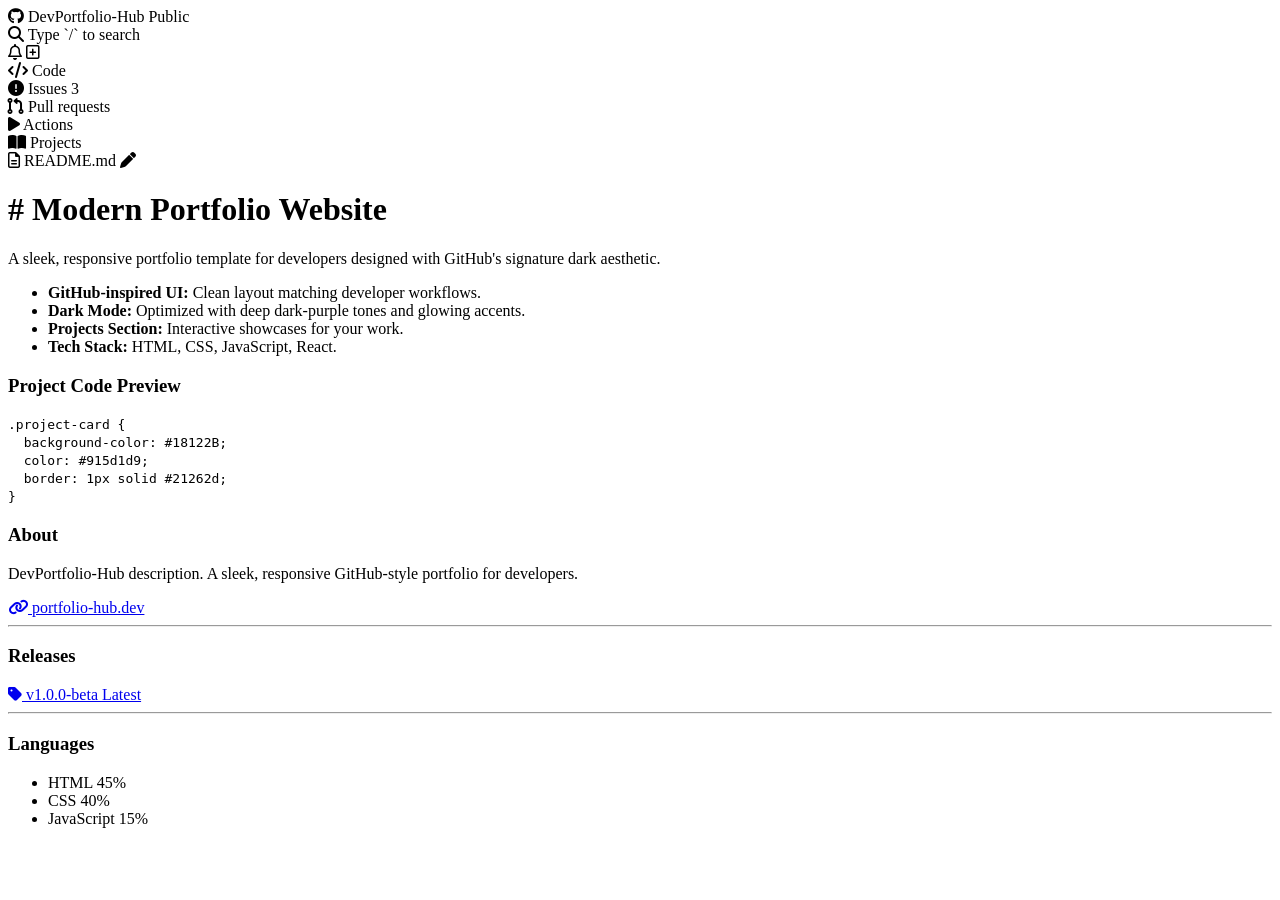
==== index.html @ 7b16bddd "Add index.html for modern portfolio website This file contains the structure and layout for a modern" ====
<!DOCTYPE html>
<html lang="ar" dir="ltr">
<head>
    <meta charset="UTF-8">
    <meta name="viewport" content="width=device-width, initial-scale=1.0">
    <title>DevPortfolio Hub - Modern Portfolio Website</title>
    <link rel="stylesheet" href="style.css">
    <!-- FontAwesome for GitHub Icons -->
    <link rel="stylesheet" href="https://cdnjs.cloudflare.com/ajax/libs/font-awesome/6.4.0/css/all.min.css">
</head>
<body>

    <!-- GitHub Header Navbar -->
    <header class="gh-header">
        <div class="gh-nav-left">
            <i class="fa-brands fa-github gh-logo"></i>
            <span class="gh-username">DevPortfolio-Hub</span>
            <span class="gh-badge">Public</span>
        </div>
        <div class="gh-nav-right">
            <div class="gh-search-box">
                <i class="fa-solid fa-magnifying-glass"></i>
                <span>Type `/` to search</span>
            </div>
            <div class="gh-icons">
                <i class="fa-regular fa-bell"></i>
                <i class="fa-regular fa-square-plus"></i>
                <div class="gh-avatar"></div>
            </div>
        </div>
    </header>

    <!-- Sub Navigation (Repository Menu) -->
    <nav class="repo-nav">
        <div class="repo-tab active"><i class="fa-solid fa-code"></i> Code</div>
        <div class="repo-tab"><i class="fa-solid fa-circle-exclamation"></i> Issues <span class="counter">3</span></div>
        <div class="repo-tab"><i class="fa-solid fa-code-pull-request"></i> Pull requests</div>
        <div class="repo-tab"><i class="fa-solid fa-play"></i> Actions</div>
        <div class="repo-tab"><i class="fa-solid fa-book-open"></i> Projects</div>
    </nav>

    <!-- Main Content Layout (GitHub Grid Style) -->
    <main class="gh-container">
        <!-- Left Side: Readme & Code Viewer -->
        <div class="gh-main-content">
            <div class="file-header">
                <span><i class="fa-regular fa-file-lines"></i> README.md</span>
                <span class="file-actions"><i class="fa-solid fa-pen"></i></span>
            </div>
            
            <div class="markdown-body">
                <h1># Modern Portfolio Website</h1>
                <p>A sleek, responsive portfolio template for developers designed with GitHub's signature dark aesthetic.</p>
                
                <ul>
                    <li><strong>GitHub-inspired UI:</strong> Clean layout matching developer workflows.</li>
                    <li><strong>Dark Mode:</strong> Optimized with deep dark-purple tones and glowing accents.</li>
                    <li><strong>Projects Section:</strong> Interactive showcases for your work.</li>
                    <li><strong>Tech Stack:</strong> HTML, CSS, JavaScript, React.</li>
                </ul>

                <h3>Project Code Preview</h3>
                <div class="code-snippet">
                    <code>
                        <span class="token-selector">.project-card</span> {<br>
                        &nbsp;&nbsp;<span class="token-property">background-color</span>: <span class="token-value">#18122B</span>;<br>
                        &nbsp;&nbsp;<span class="token-property">color</span>: <span class="token-value">#915d1d9</span>;<br>
                        &nbsp;&nbsp;<span class="token-property">border</span>: <span class="token-value">1px solid #21262d</span>;<br>
                        }
                    </code>
                </div>
            </div>
        </div>

        <!-- Right Side: Repository Sidebar (About, Languages, Releases) -->
        <aside class="gh-sidebar">
            <div class="sidebar-section">
                <h3>About</h3>
                <p class="about-text">DevPortfolio-Hub description. A sleek, responsive GitHub-style portfolio for developers.</p>
                <div class="sidebar-links">
                    <a href="#"><i class="fa-solid fa-link"></i> portfolio-hub.dev</a>
                </div>
            </div>

            <hr class="sidebar-divider">

            <div class="sidebar-section">
                <h3>Releases</h3>
                <a href="#" class="release-link"><i class="fa-solid fa-tag"></i> v1.0.0-beta <span>Latest</span></a>
            </div>

            <hr class="sidebar-divider">

            <div class="sidebar-section">
                <h3>Languages</h3>
                <div class="language-bar">
                    <span class="lang-html" style="width: 45%;"></span>
                    <span class="lang-css" style="width: 40%;"></span>
                    <span class="lang-js" style="width: 15%;"></span>
                </div>
                <ul class="language-list">
                    <li><span class="dot html"></span> HTML <span>45%</span></li>
                    <li><span class="dot css"></span> CSS <span>40%</span></li>
                    <li><span class="dot js"></span> JavaScript <span>15%</span></li>
                </ul>
            </div>
        </aside>
    </main>

</body>
</html>
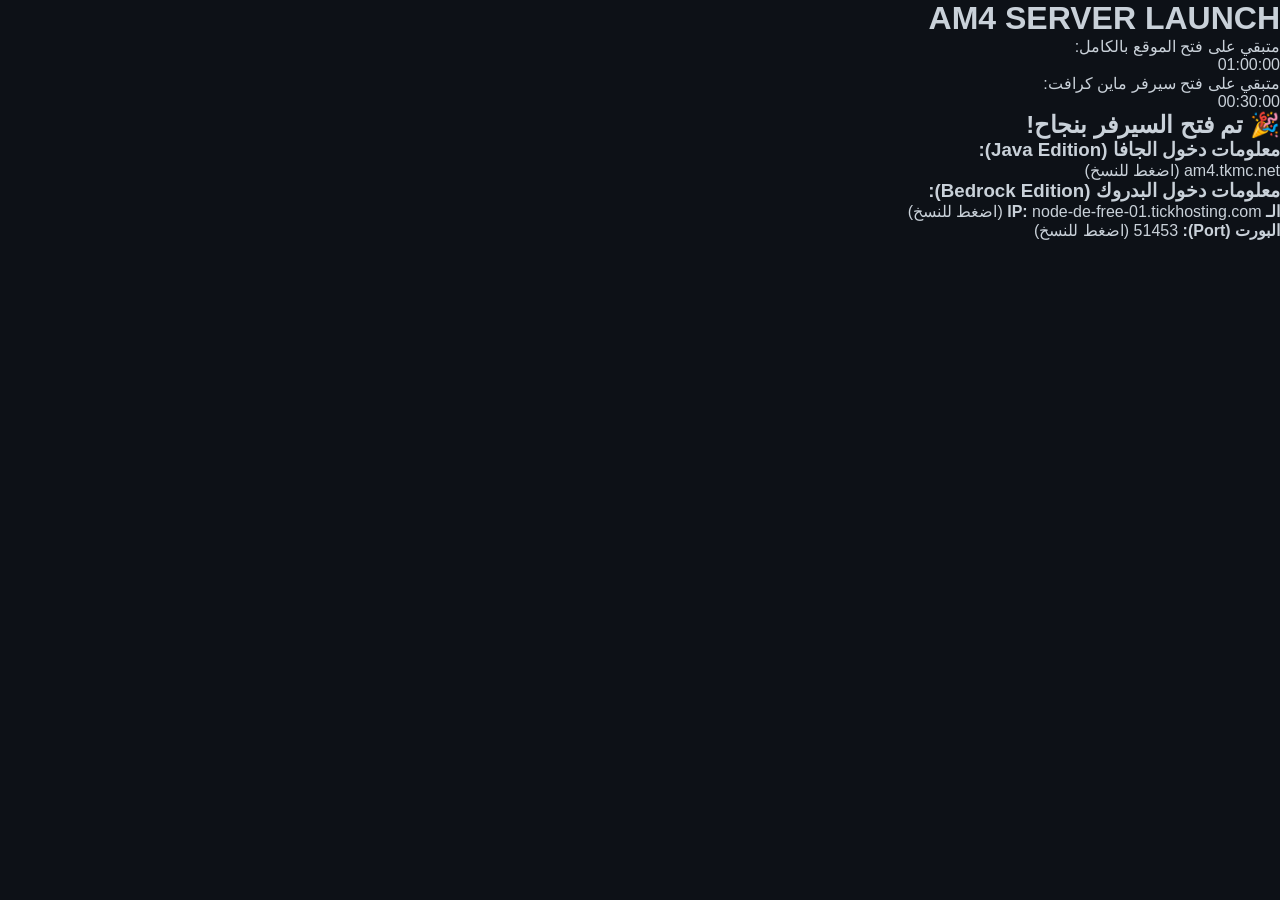
==== commit 1af8af81: "Modify index.html for AM4 Minecraft Server launch Updated the title and layout for the AM4 Minecraft" ====
--- a/index.html
+++ b/index.html
@@ -1,111 +1,46 @@
 <!DOCTYPE html>
-<html lang="ar" dir="ltr">
+<html lang="ar" dir="rtl">
 <head>
     <meta charset="UTF-8">
     <meta name="viewport" content="width=device-width, initial-scale=1.0">
-    <title>DevPortfolio Hub - Modern Portfolio Website</title>
+    <title>AM4 Minecraft Server</title>
     <link rel="stylesheet" href="style.css">
-    <!-- FontAwesome for GitHub Icons -->
-    <link rel="stylesheet" href="https://cdnjs.cloudflare.com/ajax/libs/font-awesome/6.4.0/css/all.min.css">
 </head>
 <body>
 
-    <!-- GitHub Header Navbar -->
-    <header class="gh-header">
-        <div class="gh-nav-left">
-            <i class="fa-brands fa-github gh-logo"></i>
-            <span class="gh-username">DevPortfolio-Hub</span>
-            <span class="gh-badge">Public</span>
+    <div class="container">
+        <!-- عنوان أو شعار -->
+        <h1 class="title">AM4 SERVER LAUNCH</h1>
+
+        <!-- عداد فتح الموقع بشكل كامل (ساعة) -->
+        <div class="timer-box">
+            <p>متبقي على فتح الموقع بالكامل:</p>
+            <div id="site-countdown" class="countdown">01:00:00</div>
         </div>
-        <div class="gh-nav-right">
-            <div class="gh-search-box">
-                <i class="fa-solid fa-magnifying-glass"></i>
-                <span>Type `/` to search</span>
+
+        <!-- عداد فتح سيرفر ماين كرافت (نص ساعة) -->
+        <div class="timer-box">
+            <p>متبقي على فتح سيرفر ماين كرافت:</p>
+            <div id="server-countdown" class="countdown">00:30:00</div>
+        </div>
+
+        <!-- معلومات الدخول بتظهر بعد انتهاء نص ساعة السيرفر -->
+        <div id="server-info" class="server-info hidden">
+            <h2>🎉 تم فتح السيرفر بنجاح!</h2>
+            
+            <div class="info-card">
+                <h3>معلومات دخول الجافا (Java Edition):</h3>
+                <p class="copy-text" onclick="copyText('am4.tkmc.net')">am4.tkmc.net <span>(اضغط للنسخ)</span></p>
             </div>
-            <div class="gh-icons">
-                <i class="fa-regular fa-bell"></i>
-                <i class="fa-regular fa-square-plus"></i>
-                <div class="gh-avatar"></div>
+
+            <div class="info-card">
+                <h3>معلومات دخول البدروك (Bedrock Edition):</h3>
+                <p><strong>الـ IP:</strong> <span class="copy-text" onclick="copyText('node-de-free-01.tickhosting.com')">node-de-free-01.tickhosting.com <span>(اضغط للنسخ)</span></span></p>
+                <p><strong>البورت (Port):</strong> <span class="copy-text" onclick="copyText('51453')">51453 <span>(اضغط للنسخ)</span></span></p>
             </div>
         </div>
-    </header>
+    </div>
 
-    <!-- Sub Navigation (Repository Menu) -->
-    <nav class="repo-nav">
-        <div class="repo-tab active"><i class="fa-solid fa-code"></i> Code</div>
-        <div class="repo-tab"><i class="fa-solid fa-circle-exclamation"></i> Issues <span class="counter">3</span></div>
-        <div class="repo-tab"><i class="fa-solid fa-code-pull-request"></i> Pull requests</div>
-        <div class="repo-tab"><i class="fa-solid fa-play"></i> Actions</div>
-        <div class="repo-tab"><i class="fa-solid fa-book-open"></i> Projects</div>
-    </nav>
-
-    <!-- Main Content Layout (GitHub Grid Style) -->
-    <main class="gh-container">
-        <!-- Left Side: Readme & Code Viewer -->
-        <div class="gh-main-content">
-            <div class="file-header">
-                <span><i class="fa-regular fa-file-lines"></i> README.md</span>
-                <span class="file-actions"><i class="fa-solid fa-pen"></i></span>
-            </div>
-            
-            <div class="markdown-body">
-                <h1># Modern Portfolio Website</h1>
-                <p>A sleek, responsive portfolio template for developers designed with GitHub's signature dark aesthetic.</p>
-                
-                <ul>
-                    <li><strong>GitHub-inspired UI:</strong> Clean layout matching developer workflows.</li>
-                    <li><strong>Dark Mode:</strong> Optimized with deep dark-purple tones and glowing accents.</li>
-                    <li><strong>Projects Section:</strong> Interactive showcases for your work.</li>
-                    <li><strong>Tech Stack:</strong> HTML, CSS, JavaScript, React.</li>
-                </ul>
-
-                <h3>Project Code Preview</h3>
-                <div class="code-snippet">
-                    <code>
-                        <span class="token-selector">.project-card</span> {<br>
-                        &nbsp;&nbsp;<span class="token-property">background-color</span>: <span class="token-value">#18122B</span>;<br>
-                        &nbsp;&nbsp;<span class="token-property">color</span>: <span class="token-value">#915d1d9</span>;<br>
-                        &nbsp;&nbsp;<span class="token-property">border</span>: <span class="token-value">1px solid #21262d</span>;<br>
-                        }
-                    </code>
-                </div>
-            </div>
-        </div>
-
-        <!-- Right Side: Repository Sidebar (About, Languages, Releases) -->
-        <aside class="gh-sidebar">
-            <div class="sidebar-section">
-                <h3>About</h3>
-                <p class="about-text">DevPortfolio-Hub description. A sleek, responsive GitHub-style portfolio for developers.</p>
-                <div class="sidebar-links">
-                    <a href="#"><i class="fa-solid fa-link"></i> portfolio-hub.dev</a>
-                </div>
-            </div>
-
-            <hr class="sidebar-divider">
-
-            <div class="sidebar-section">
-                <h3>Releases</h3>
-                <a href="#" class="release-link"><i class="fa-solid fa-tag"></i> v1.0.0-beta <span>Latest</span></a>
-            </div>
-
-            <hr class="sidebar-divider">
-
-            <div class="sidebar-section">
-                <h3>Languages</h3>
-                <div class="language-bar">
-                    <span class="lang-html" style="width: 45%;"></span>
-                    <span class="lang-css" style="width: 40%;"></span>
-                    <span class="lang-js" style="width: 15%;"></span>
-                </div>
-                <ul class="language-list">
-                    <li><span class="dot html"></span> HTML <span>45%</span></li>
-                    <li><span class="dot css"></span> CSS <span>40%</span></li>
-                    <li><span class="dot js"></span> JavaScript <span>15%</span></li>
-                </ul>
-            </div>
-        </aside>
-    </main>
-
+    <script src="script.js"></script>
 </body>
 </html>
--- a/style.css
+++ b/style.css
@@ -0,0 +1,287 @@
+* {
+    box-sizing: border-box;
+    margin: 0;
+    padding: 0;
+    font-family: -apple-system, BlinkMacSystemFont, "Segoe UI", "Noto Sans", Helvetica, Arial, sans-serif;
+}
+
+body {
+    background-color: #0d1117;
+    color: #c9d1d9;
+    min-height: 100vh;
+}
+
+/* GitHub Header */
+.gh-header {
+    background-color: #161b22;
+    border-bottom: 1px solid #30363d;
+    display: flex;
+    justify-content: space-between;
+    align-items: center;
+    padding: 12px 16px;
+}
+
+.gh-nav-left {
+    display: flex;
+    align-items: center;
+    gap: 12px;
+}
+
+.gh-logo {
+    font-size: 24px;
+    color: #f0f6fc;
+}
+
+.gh-username {
+    font-weight: 600;
+    color: #58a6ff;
+    font-size: 14px;
+}
+
+.gh-badge {
+    border: 1px solid #30363d;
+    padding: 2px 6px;
+    border-radius: 12px;
+    font-size: 11px;
+    color: #8b949e;
+}
+
+.gh-nav-right {
+    display: flex;
+    align-items: center;
+    gap: 16px;
+}
+
+.gh-search-box {
+    background-color: #0d1117;
+    border: 1px solid #30363d;
+    padding: 4px 12px;
+    border-radius: 6px;
+    color: #8b949e;
+    font-size: 12px;
+    display: flex;
+    align-items: center;
+    gap: 8px;
+    width: 240px;
+}
+
+.gh-icons {
+    display: flex;
+    align-items: center;
+    gap: 16px;
+    color: #c9d1d9;
+    cursor: pointer;
+}
+
+.gh-avatar {
+    width: 20px;
+    height: 20px;
+    background: linear-gradient(135deg, #6e40c9, #1f6feb);
+    border-radius: 50%;
+}
+
+/* Repo Sub-Navigation */
+.repo-nav {
+    background-color: #0d1117;
+    border-bottom: 1px solid #30363d;
+    display: flex;
+    padding: 0 24px;
+    gap: 8px;
+}
+
+.repo-tab {
+    padding: 12px 16px;
+    font-size: 14px;
+    color: #8b949e;
+    display: flex;
+    align-items: center;
+    gap: 8px;
+    border-bottom: 2px solid transparent;
+    cursor: pointer;
+}
+
+.repo-tab.active {
+    color: #f0f6fc;
+    border-bottom-color: #f78166;
+    font-weight: 600;
+}
+
+.counter {
+    background-color: rgba(110, 118, 129, 0.4);
+    padding: 1px 6px;
+    border-radius: 10px;
+    font-size: 11px;
+}
+
+/* Main Container Layout */
+.gh-container {
+    max-width: 1280px;
+    margin: 24px auto;
+    padding: 0 16px;
+    display: grid;
+    grid-template-columns: 1fr 300px;
+    gap: 24px;
+}
+
+@media(max-width: 768px) {
+    .gh-container {
+        grid-template-columns: 1fr;
+    }
+}
+
+/* Readme Box */
+.gh-main-content {
+    border: 1px solid #30363d;
+    border-radius: 6px;
+    background-color: #0d1117;
+}
+
+.file-header {
+    background-color: #161b22;
+    padding: 12px 16px;
+    border-bottom: 1px solid #30363d;
+    display: flex;
+    justify-content: space-between;
+    font-size: 14px;
+    border-top-left-radius: 6px;
+    border-top-right-radius: 6px;
+}
+
+.markdown-body {
+    padding: 32px;
+}
+
+.markdown-body h1 {
+    font-size: 24px;
+    border-bottom: 1px solid #21262d;
+    padding-bottom: 8px;
+    margin-bottom: 16px;
+    color: #f0f6fc;
+}
+
+.markdown-body h3 {
+    margin-top: 24px;
+    margin-bottom: 12px;
+    color: #f0f6fc;
+}
+
+.markdown-body p, .markdown-body ul {
+    margin-bottom: 16px;
+    line-height: 1.5;
+    color: #8b949e;
+}
+
+.markdown-body ul {
+    padding-left: 20px;
+}
+
+.markdown-body li {
+    margin-bottom: 6px;
+}
+
+/* Code Snippet Box (Dark Purple / Glowing Theme) */
+.code-snippet {
+    background-color: #18122B; /* درجة الأرجواني الغامق المطلوبة */
+    border: 1px solid #30363d;
+    border-radius: 6px;
+    padding: 16px;
+    font-family: monospace;
+    font-size: 13px;
+    color: #c9d1d9;
+    box-shadow: 0 0 10px rgba(110, 64, 201, 0.15);
+}
+
+.token-selector { color: #ff7b72; }
+.token-property { color: #79c0ff; }
+.token-value { color: #a5d6ff; }
+
+/* Sidebar */
+.gh-sidebar {
+    display: flex;
+    flex-direction: column;
+    gap: 16px;
+}
+
+.sidebar-section h3 {
+    font-size: 16px;
+    font-weight: 600;
+    margin-bottom: 8px;
+    color: #f0f6fc;
+}
+
+.about-text {
+    font-size: 14px;
+    color: #8b949e;
+    margin-bottom: 12px;
+}
+
+.sidebar-links a {
+    color: #58a6ff;
+    text-decoration: none;
+    font-size: 14px;
+}
+
+.sidebar-links a:hover {
+    text-decoration: underline;
+}
+
+.sidebar-divider {
+    border: 0;
+    border-top: 1px solid #30363d;
+}
+
+.release-link {
+    display: flex;
+    justify-content: space-between;
+    align-items: center;
+    color: #c9d1d9;
+    text-decoration: none;
+    font-size: 14px;
+}
+
+.release-link span {
+    background-color: #21262d;
+    border: 1px solid #30363d;
+    padding: 2px 6px;
+    border-radius: 12px;
+    font-size: 11px;
+    color: #58a6ff;
+}
+
+/* Languages Progress Bar */
+.language-bar {
+    display: flex;
+    height: 8px;
+    border-radius: 6px;
+    overflow: hidden;
+    gap: 2px;
+    margin-bottom: 12px;
+}
+
+.lang-html { background-color: #e34c26; }
+.lang-css { background-color: #563d7c; }
+.lang-js { background-color: #f1e05a; }
+
+.language-list {
+    list-style: none;
+    display: flex;
+    flex-wrap: wrap;
+    gap: 12px;
+    font-size: 12px;
+    color: #8b949e;
+}
+
+.language-list li {
+    display: flex;
+    align-items: center;
+    gap: 6px;
+}
+
+.dot {
+    width: 8px;
+    height: 8px;
+    border-radius: 50%;
+}
+.dot.html { background-color: #e34c26; }
+.dot.css { background-color: #563d7c; }
+.dot.js { background-color: #f1e05a; }
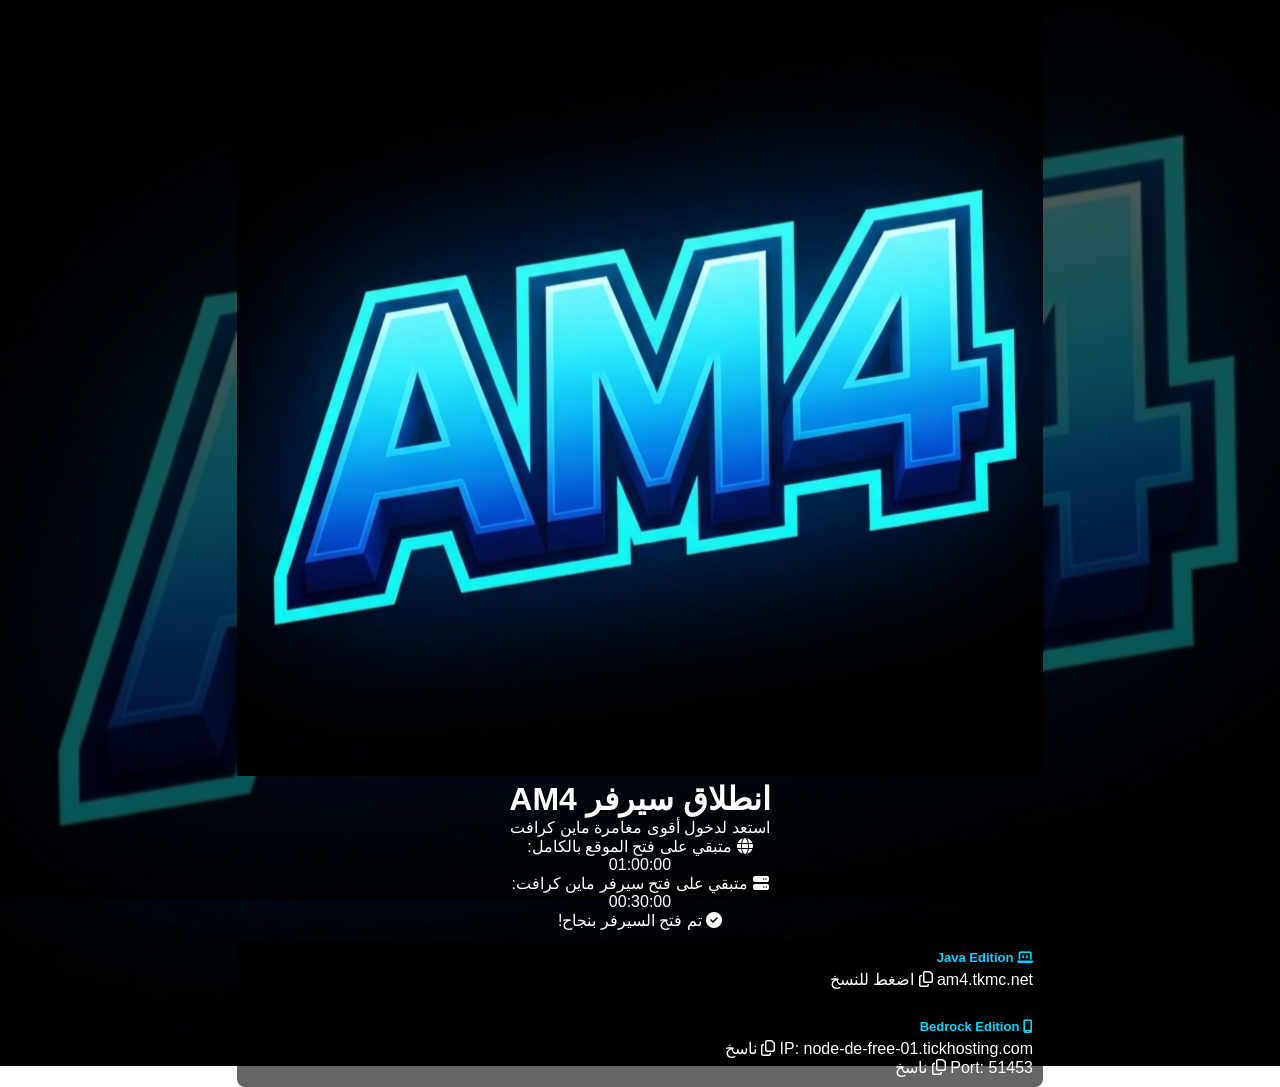
==== commit 2b529558: "Update index.html" ====
--- a/index.html
+++ b/index.html
@@ -3,40 +3,62 @@
 <head>
     <meta charset="UTF-8">
     <meta name="viewport" content="width=device-width, initial-scale=1.0">
-    <title>AM4 Minecraft Server</title>
+    <title>AM4 Server - Countdown</title>
     <link rel="stylesheet" href="style.css">
+    <link rel="stylesheet" href="https://cdnjs.cloudflare.com/ajax/libs/font-awesome/6.4.0/css/all.min.css">
 </head>
 <body>
 
-    <div class="container">
-        <!-- عنوان أو شعار -->
-        <h1 class="title">AM4 SERVER LAUNCH</h1>
+    <div class="overlay"></div>
 
-        <!-- عداد فتح الموقع بشكل كامل (ساعة) -->
-        <div class="timer-box">
-            <p>متبقي على فتح الموقع بالكامل:</p>
-            <div id="site-countdown" class="countdown">01:00:00</div>
+    <div class="main-card">
+        <div class="logo-container">
+            <img src="335694.png" alt="AM4 Logo" class="server-logo">
         </div>
 
-        <!-- عداد فتح سيرفر ماين كرافت (نص ساعة) -->
-        <div class="timer-box">
-            <p>متبقي على فتح سيرفر ماين كرافت:</p>
-            <div id="server-countdown" class="countdown">00:30:00</div>
+        <h1 class="main-title">انطلاق سيرفر AM4</h1>
+        <p class="subtitle">استعد لدخول أقوى مغامرة ماين كرافت</p>
+
+        <!-- عداد فتح الموقع (ساعة) -->
+        <div class="countdown-section">
+            <div class="section-label"><i class="fa-solid fa-globe"></i> متبقي على فتح الموقع بالكامل:</div>
+            <div id="site-timer" class="timer-display">01:00:00</div>
         </div>
 
-        <!-- معلومات الدخول بتظهر بعد انتهاء نص ساعة السيرفر -->
-        <div id="server-info" class="server-info hidden">
-            <h2>🎉 تم فتح السيرفر بنجاح!</h2>
-            
-            <div class="info-card">
-                <h3>معلومات دخول الجافا (Java Edition):</h3>
-                <p class="copy-text" onclick="copyText('am4.tkmc.net')">am4.tkmc.net <span>(اضغط للنسخ)</span></p>
+        <!-- عداد فتح السيرفر (نص ساعة) -->
+        <div class="countdown-section">
+            <div class="section-label"><i class="fa-solid fa-server"></i> متبقي على فتح سيرفر ماين كرافت:</div>
+            <div id="server-timer" class="timer-display">00:30:00</div>
+        </div>
+
+        <!-- معلومات دخول السيرفر (مخفية ولا تظهر إلا بعد انتهاء وقت النص ساعة) -->
+        <div id="server-info" class="server-info-box hidden">
+            <div class="success-banner">
+                <i class="fa-solid fa-circle-check"></i> تم فتح السيرفر بنجاح!
             </div>
 
+            <!-- معلومات الجافا -->
             <div class="info-card">
-                <h3>معلومات دخول البدروك (Bedrock Edition):</h3>
-                <p><strong>الـ IP:</strong> <span class="copy-text" onclick="copyText('node-de-free-01.tickhosting.com')">node-de-free-01.tickhosting.com <span>(اضغط للنسخ)</span></span></p>
-                <p><strong>البورت (Port):</strong> <span class="copy-text" onclick="copyText('51453')">51453 <span>(اضغط للنسخ)</span></span></p>
+                <h3><i class="fa-solid fa-laptop-code"></i> Java Edition</h3>
+                <div class="copy-box" onclick="copyToClipboard('am4.tkmc.net', this)">
+                    <span class="ip-text">am4.tkmc.net</span>
+                    <span class="copy-hint"><i class="fa-regular fa-copy"></i> اضغط للنسخ</span>
+                </div>
+            </div>
+
+            <!-- معلومات البدروك -->
+            <div class="info-card">
+                <h3><i class="fa-solid fa-mobile-screen"></i> Bedrock Edition</h3>
+                <div class="bedrock-details">
+                    <div class="copy-box" onclick="copyToClipboard('node-de-free-01.tickhosting.com', this)">
+                        <span class="label">IP:</span> <span class="ip-text">node-de-free-01.tickhosting.com</span>
+                        <span class="copy-hint"><i class="fa-regular fa-copy"></i> ناسخ</span>
+                    </div>
+                    <div class="copy-box small-box" onclick="copyToClipboard('51453', this)">
+                        <span class="label">Port:</span> <span class="ip-text">51453</span>
+                        <span class="copy-hint"><i class="fa-regular fa-copy"></i> ناسخ</span>
+                    </div>
+                </div>
             </div>
         </div>
     </div>
--- a/style.css
+++ b/style.css
@@ -2,286 +2,119 @@
     box-sizing: border-box;
     margin: 0;
     padding: 0;
-    font-family: -apple-system, BlinkMacSystemFont, "Segoe UI", "Noto Sans", Helvetica, Arial, sans-serif;
+    font-family: 'Segoe UI', Tahoma, Geneva, Verdana, sans-serif;
 }
 
 body {
-    background-color: #0d1117;
-    color: #c9d1d9;
+    /* وضع صورة الخلفية اللي بعتها */
+    background: url('335694.png') no-repeat center center fixed;
+    background-size: cover;
+    color: #fff;
     min-height: 100vh;
+    display: flex;
+    justify-content: center;
+    align-items: center;
+    text-align: center;
 }
 
-/* GitHub Header */
-.gh-header {
-    background-color: #161b22;
-    border-bottom: 1px solid #30363d;
-    display: flex;
-    justify-content: space-between;
-    align-items: center;
-    padding: 12px 16px;
+/* طبقة تغشيح سوداء خفيفة عشان الكلام يكون واضح فوق الخلفية */
+body::before {
+    content: '';
+    position: absolute;
+    top: 0; left: 0; width: 100%; height: 100%;
+    background: rgba(0, 0, 0, 0.65);
+    z-index: -1;
 }
 
-.gh-nav-left {
-    display: flex;
-    align-items: center;
-    gap: 12px;
+.container {
+    background: rgba(15, 15, 25, 0.85);
+    border: 2px solid #00d2ff;
+    padding: 30px;
+    border-radius: 15px;
+    box-shadow: 0 0 25px rgba(0, 210, 255, 0.4);
+    max-width: 500px;
+    width: 90%;
 }
 
-.gh-logo {
+.title {
     font-size: 24px;
-    color: #f0f6fc;
+    margin-bottom: 20px;
+    color: #00d2ff;
+    text-shadow: 0 0 10px rgba(0, 210, 255, 0.6);
 }
 
-.gh-username {
-    font-weight: 600;
-    color: #58a6ff;
-    font-size: 14px;
+.timer-box {
+    margin-bottom: 20px;
+    background: rgba(0, 0, 0, 0.5);
+    padding: 15px;
+    border-radius: 10px;
+    border: 1px solid #333;
 }
 
-.gh-badge {
-    border: 1px solid #30363d;
-    padding: 2px 6px;
-    border-radius: 12px;
-    font-size: 11px;
-    color: #8b949e;
+.timer-box p {
+    font-size: 14px;
+    color: #aaa;
+    margin-bottom: 5px;
 }
 
-.gh-nav-right {
-    display: flex;
-    align-items: center;
-    gap: 16px;
+.countdown {
+    font-size: 28px;
+    font-weight: bold;
+    color: #00ffcc;
+    font-family: monospace;
 }
 
-.gh-search-box {
-    background-color: #0d1117;
-    border: 1px solid #30363d;
-    padding: 4px 12px;
-    border-radius: 6px;
-    color: #8b949e;
-    font-size: 12px;
-    display: flex;
-    align-items: center;
-    gap: 8px;
-    width: 240px;
+/* معلومات السيرفر */
+.server-info {
+    margin-top: 20px;
+    padding: 15px;
+    background: rgba(0, 255, 204, 0.1);
+    border: 2px solid #00ffcc;
+    border-radius: 10px;
 }
 
-.gh-icons {
-    display: flex;
-    align-items: center;
-    gap: 16px;
-    color: #c9d1d9;
-    cursor: pointer;
+.server-info.hidden {
+    display: none;
 }
 
-.gh-avatar {
-    width: 20px;
-    height: 20px;
-    background: linear-gradient(135deg, #6e40c9, #1f6feb);
-    border-radius: 50%;
-}
-
-/* Repo Sub-Navigation */
-.repo-nav {
-    background-color: #0d1117;
-    border-bottom: 1px solid #30363d;
-    display: flex;
-    padding: 0 24px;
-    gap: 8px;
-}
-
-.repo-tab {
-    padding: 12px 16px;
-    font-size: 14px;
-    color: #8b949e;
-    display: flex;
-    align-items: center;
-    gap: 8px;
-    border-bottom: 2px solid transparent;
-    cursor: pointer;
-}
-
-.repo-tab.active {
-    color: #f0f6fc;
-    border-bottom-color: #f78166;
-    font-weight: 600;
-}
-
-.counter {
-    background-color: rgba(110, 118, 129, 0.4);
-    padding: 1px 6px;
-    border-radius: 10px;
-    font-size: 11px;
-}
-
-/* Main Container Layout */
-.gh-container {
-    max-width: 1280px;
-    margin: 24px auto;
-    padding: 0 16px;
-    display: grid;
-    grid-template-columns: 1fr 300px;
-    gap: 24px;
-}
-
-@media(max-width: 768px) {
-    .gh-container {
-        grid-template-columns: 1fr;
-    }
-}
-
-/* Readme Box */
-.gh-main-content {
-    border: 1px solid #30363d;
-    border-radius: 6px;
-    background-color: #0d1117;
-}
-
-.file-header {
-    background-color: #161b22;
-    padding: 12px 16px;
-    border-bottom: 1px solid #30363d;
-    display: flex;
-    justify-content: space-between;
-    font-size: 14px;
-    border-top-left-radius: 6px;
-    border-top-right-radius: 6px;
-}
-
-.markdown-body {
-    padding: 32px;
-}
-
-.markdown-body h1 {
-    font-size: 24px;
-    border-bottom: 1px solid #21262d;
-    padding-bottom: 8px;
-    margin-bottom: 16px;
-    color: #f0f6fc;
-}
-
-.markdown-body h3 {
-    margin-top: 24px;
-    margin-bottom: 12px;
-    color: #f0f6fc;
-}
-
-.markdown-body p, .markdown-body ul {
-    margin-bottom: 16px;
-    line-height: 1.5;
-    color: #8b949e;
-}
-
-.markdown-body ul {
-    padding-left: 20px;
-}
-
-.markdown-body li {
-    margin-bottom: 6px;
-}
-
-/* Code Snippet Box (Dark Purple / Glowing Theme) */
-.code-snippet {
-    background-color: #18122B; /* درجة الأرجواني الغامق المطلوبة */
-    border: 1px solid #30363d;
-    border-radius: 6px;
-    padding: 16px;
-    font-family: monospace;
-    font-size: 13px;
-    color: #c9d1d9;
-    box-shadow: 0 0 10px rgba(110, 64, 201, 0.15);
-}
-
-.token-selector { color: #ff7b72; }
-.token-property { color: #79c0ff; }
-.token-value { color: #a5d6ff; }
-
-/* Sidebar */
-.gh-sidebar {
-    display: flex;
-    flex-direction: column;
-    gap: 16px;
-}
-
-.sidebar-section h3 {
-    font-size: 16px;
-    font-weight: 600;
-    margin-bottom: 8px;
-    color: #f0f6fc;
-}
-
-.about-text {
-    font-size: 14px;
-    color: #8b949e;
+.server-info h2 {
+    font-size: 18px;
+    color: #00ffcc;
     margin-bottom: 12px;
 }
 
-.sidebar-links a {
-    color: #58a6ff;
-    text-decoration: none;
-    font-size: 14px;
+.info-card {
+    background: rgba(0, 0, 0, 0.6);
+    padding: 10px;
+    border-radius: 8px;
+    margin-top: 10px;
+    text-align: right;
 }
 
-.sidebar-links a:hover {
-    text-decoration: underline;
+.info-card h3 {
+    font-size: 13px;
+    color: #00d2ff;
+    margin-bottom: 5px;
 }
 
-.sidebar-divider {
-    border: 0;
-    border-top: 1px solid #30363d;
+.copy-text {
+    color: #fff;
+    cursor: pointer;
+    background: rgba(255, 255, 255, 0.1);
+    padding: 5px;
+    border-radius: 4px;
+    display: inline-block;
+    font-family: monospace;
+    font-size: 14px;
+    transition: 0.3s;
 }
 
-.release-link {
-    display: flex;
-    justify-content: space-between;
-    align-items: center;
-    color: #c9d1d9;
-    text-decoration: none;
-    font-size: 14px;
+.copy-text:hover {
+    background: rgba(0, 210, 255, 0.3);
 }
 
-.release-link span {
-    background-color: #21262d;
-    border: 1px solid #30363d;
-    padding: 2px 6px;
-    border-radius: 12px;
-    font-size: 11px;
-    color: #58a6ff;
+.copy-text span {
+    font-size: 10px;
+    color: #888;
+    display: block;
 }
-
-/* Languages Progress Bar */
-.language-bar {
-    display: flex;
-    height: 8px;
-    border-radius: 6px;
-    overflow: hidden;
-    gap: 2px;
-    margin-bottom: 12px;
-}
-
-.lang-html { background-color: #e34c26; }
-.lang-css { background-color: #563d7c; }
-.lang-js { background-color: #f1e05a; }
-
-.language-list {
-    list-style: none;
-    display: flex;
-    flex-wrap: wrap;
-    gap: 12px;
-    font-size: 12px;
-    color: #8b949e;
-}
-
-.language-list li {
-    display: flex;
-    align-items: center;
-    gap: 6px;
-}
-
-.dot {
-    width: 8px;
-    height: 8px;
-    border-radius: 50%;
-}
-.dot.html { background-color: #e34c26; }
-.dot.css { background-color: #563d7c; }
-.dot.js { background-color: #f1e05a; }
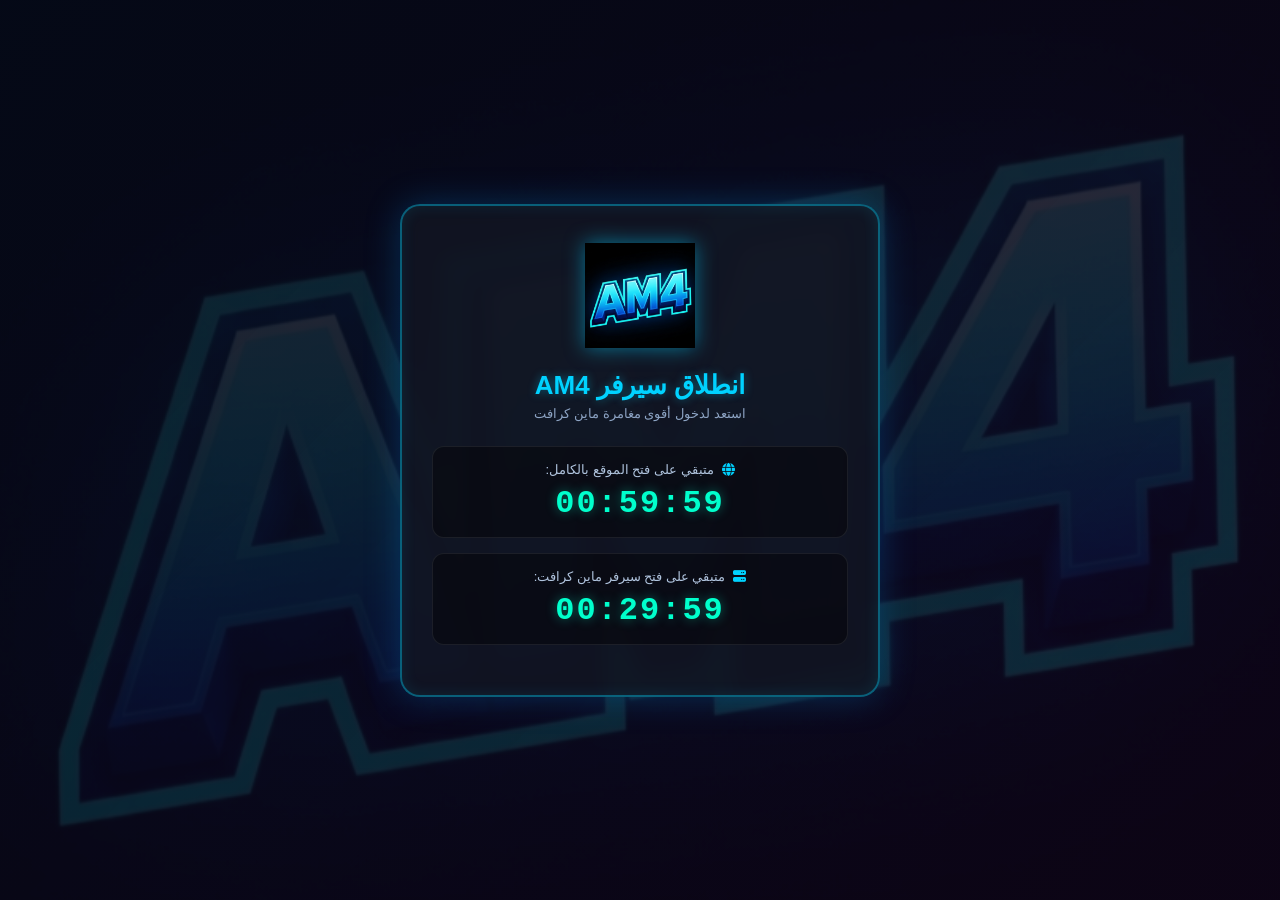
==== commit 014e191e: "Refactor HTML comments and structure Updated comments and adjusted HTML structure for better readabi" ====
--- a/index.html
+++ b/index.html
@@ -19,7 +19,7 @@
         <h1 class="main-title">انطلاق سيرفر AM4</h1>
         <p class="subtitle">استعد لدخول أقوى مغامرة ماين كرافت</p>
 
-        <!-- عداد فتح الموقع (ساعة) -->
+        <!-- عداد فتح الموقع -->
         <div class="countdown-section">
             <div class="section-label"><i class="fa-solid fa-globe"></i> متبقي على فتح الموقع بالكامل:</div>
             <div id="site-timer" class="timer-display">01:00:00</div>
@@ -51,12 +51,16 @@
                 <h3><i class="fa-solid fa-mobile-screen"></i> Bedrock Edition</h3>
                 <div class="bedrock-details">
                     <div class="copy-box" onclick="copyToClipboard('node-de-free-01.tickhosting.com', this)">
-                        <span class="label">IP:</span> <span class="ip-text">node-de-free-01.tickhosting.com</span>
-                        <span class="copy-hint"><i class="fa-regular fa-copy"></i> ناسخ</span>
+                        <div>
+                            <span class="label">IP:</span> <span class="ip-text">node-de-free-01.tickhosting.com</span>
+                        </div>
+                        <span class="copy-hint"><i class="fa-regular fa-copy"></i> نسخ</span>
                     </div>
                     <div class="copy-box small-box" onclick="copyToClipboard('51453', this)">
-                        <span class="label">Port:</span> <span class="ip-text">51453</span>
-                        <span class="copy-hint"><i class="fa-regular fa-copy"></i> ناسخ</span>
+                        <div>
+                            <span class="label">Port:</span> <span class="ip-text">51453</span>
+                        </div>
+                        <span class="copy-hint"><i class="fa-regular fa-copy"></i> نسخ</span>
                     </div>
                 </div>
             </div>
--- a/style.css
+++ b/style.css
@@ -6,7 +6,6 @@
 }
 
 body {
-    /* وضع صورة الخلفية اللي بعتها */
     background: url('335694.png') no-repeat center center fixed;
     background-size: cover;
     color: #fff;
@@ -14,107 +13,188 @@
     display: flex;
     justify-content: center;
     align-items: center;
+    padding: 20px;
+}
+
+.overlay {
+    position: fixed;
+    top: 0;
+    left: 0;
+    width: 100%;
+    height: 100%;
+    background: linear-gradient(135deg, rgba(5, 10, 25, 0.9), rgba(15, 5, 25, 0.85));
+    z-index: 1;
+}
+
+.main-card {
+    position: relative;
+    z-index: 2;
+    background: rgba(18, 22, 35, 0.85);
+    border: 2px solid rgba(0, 210, 255, 0.4);
+    border-radius: 20px;
+    padding: 35px 30px;
+    width: 100%;
+    max-width: 480px;
+    box-shadow: 0 0 35px rgba(0, 150, 255, 0.25), inset 0 0 15px rgba(0, 210, 255, 0.1);
+    backdrop-filter: blur(10px);
     text-align: center;
 }
 
-/* طبقة تغشيح سوداء خفيفة عشان الكلام يكون واضح فوق الخلفية */
-body::before {
-    content: '';
-    position: absolute;
-    top: 0; left: 0; width: 100%; height: 100%;
-    background: rgba(0, 0, 0, 0.65);
-    z-index: -1;
-}
-
-.container {
-    background: rgba(15, 15, 25, 0.85);
-    border: 2px solid #00d2ff;
-    padding: 30px;
-    border-radius: 15px;
-    box-shadow: 0 0 25px rgba(0, 210, 255, 0.4);
-    max-width: 500px;
-    width: 90%;
-}
-
-.title {
-    font-size: 24px;
-    margin-bottom: 20px;
-    color: #00d2ff;
-    text-shadow: 0 0 10px rgba(0, 210, 255, 0.6);
-}
-
-.timer-box {
-    margin-bottom: 20px;
-    background: rgba(0, 0, 0, 0.5);
+.logo-container {
+    margin-bottom: 15px;
+}
+
+.server-logo {
+    width: 110px;
+    height: 110px;
+    object-fit: contain;
+    filter: drop-shadow(0 0 10px rgba(0, 210, 255, 0.5));
+}
+
+.main-title {
+    font-size: 26px;
+    font-weight: 800;
+    color: #00d2ff;
+    margin-bottom: 5px;
+    text-shadow: 0 0 10px rgba(0, 210, 255, 0.4);
+}
+
+.subtitle {
+    font-size: 13px;
+    color: #8da4c4;
+    margin-bottom: 25px;
+}
+
+.countdown-section {
+    background: rgba(0, 0, 0, 0.4);
+    border: 1px solid rgba(255, 255, 255, 0.08);
+    border-radius: 12px;
     padding: 15px;
-    border-radius: 10px;
-    border: 1px solid #333;
-}
-
-.timer-box p {
-    font-size: 14px;
-    color: #aaa;
-    margin-bottom: 5px;
-}
-
-.countdown {
-    font-size: 28px;
-    font-weight: bold;
+    margin-bottom: 15px;
+}
+
+.section-label {
+    font-size: 13px;
+    color: #b0c4de;
+    margin-bottom: 8px;
+    display: flex;
+    align-items: center;
+    justify-content: center;
+    gap: 8px;
+}
+
+.section-label i {
+    color: #00d2ff;
+}
+
+.timer-display {
+    font-size: 32px;
+    font-weight: 700;
+    font-family: 'Courier New', Courier, monospace;
     color: #00ffcc;
-    font-family: monospace;
+    letter-spacing: 2px;
+    text-shadow: 0 0 12px rgba(0, 255, 204, 0.4);
+}
+
+/* تصميم وأنيميشن وميض اللون الأحمر للأرقام عند انتهاء الوقت */
+.timer-display.ended {
+    color: #ff3333 !important;
+    text-shadow: 0 0 15px rgba(255, 51, 51, 0.8);
+    animation: redPulse 1s infinite alternate;
+}
+
+@keyframes redPulse {
+    0% { opacity: 1; transform: scale(1); }
+    100% { opacity: 0.5; transform: scale(1.03); }
 }
 
 /* معلومات السيرفر */
-.server-info {
-    margin-top: 20px;
-    padding: 15px;
-    background: rgba(0, 255, 204, 0.1);
-    border: 2px solid #00ffcc;
-    border-radius: 10px;
-}
-
-.server-info.hidden {
+.server-info-box.hidden {
     display: none;
 }
 
-.server-info h2 {
-    font-size: 18px;
+.server-info-box {
+    margin-top: 25px;
+    animation: fadeIn 0.8s ease-in-out;
+}
+
+@keyframes fadeIn {
+    from { opacity: 0; transform: translateY(10px); }
+    to { opacity: 1; transform: translateY(0); }
+}
+
+.success-banner {
+    background: rgba(0, 255, 204, 0.15);
+    border: 1px solid #00ffcc;
     color: #00ffcc;
-    margin-bottom: 12px;
-}
-
-.info-card {
-    background: rgba(0, 0, 0, 0.6);
     padding: 10px;
     border-radius: 8px;
-    margin-top: 10px;
+    font-size: 14px;
+    font-weight: bold;
+    margin-bottom: 15px;
+    box-shadow: 0 0 10px rgba(0, 255, 204, 0.2);
+}
+
+.info-card {
+    background: rgba(0, 0, 0, 0.5);
+    border: 1px solid rgba(0, 210, 255, 0.2);
+    border-radius: 10px;
+    padding: 12px;
+    margin-bottom: 12px;
     text-align: right;
 }
 
 .info-card h3 {
     font-size: 13px;
     color: #00d2ff;
-    margin-bottom: 5px;
-}
-
-.copy-text {
+    margin-bottom: 8px;
+    display: flex;
+    align-items: center;
+    gap: 6px;
+}
+
+.copy-box {
+    background: rgba(255, 255, 255, 0.05);
+    border: 1px dashed rgba(255, 255, 255, 0.2);
+    border-radius: 6px;
+    padding: 8px 12px;
+    display: flex;
+    justify-content: space-between;
+    align-items: center;
+    cursor: pointer;
+    transition: all 0.3s ease;
+}
+
+.copy-box:hover {
+    background: rgba(0, 210, 255, 0.15);
+    border-color: #00d2ff;
+}
+
+.ip-text {
+    font-family: monospace;
+    font-size: 13px;
     color: #fff;
-    cursor: pointer;
-    background: rgba(255, 255, 255, 0.1);
-    padding: 5px;
-    border-radius: 4px;
-    display: inline-block;
-    font-family: monospace;
-    font-size: 14px;
-    transition: 0.3s;
-}
-
-.copy-text:hover {
-    background: rgba(0, 210, 255, 0.3);
-}
-
-.copy-text span {
-    font-size: 10px;
-    color: #888;
-    display: block;
-}
+    direction: ltr;
+}
+
+.copy-hint {
+    font-size: 11px;
+    color: #8da4c4;
+}
+
+.bedrock-details {
+    display: flex;
+    flex-direction: column;
+    gap: 8px;
+}
+
+.small-box {
+    padding: 6px 12px;
+}
+
+.label {
+    color: #00d2ff;
+    font-size: 12px;
+    font-weight: bold;
+    margin-right: 5px;
+}
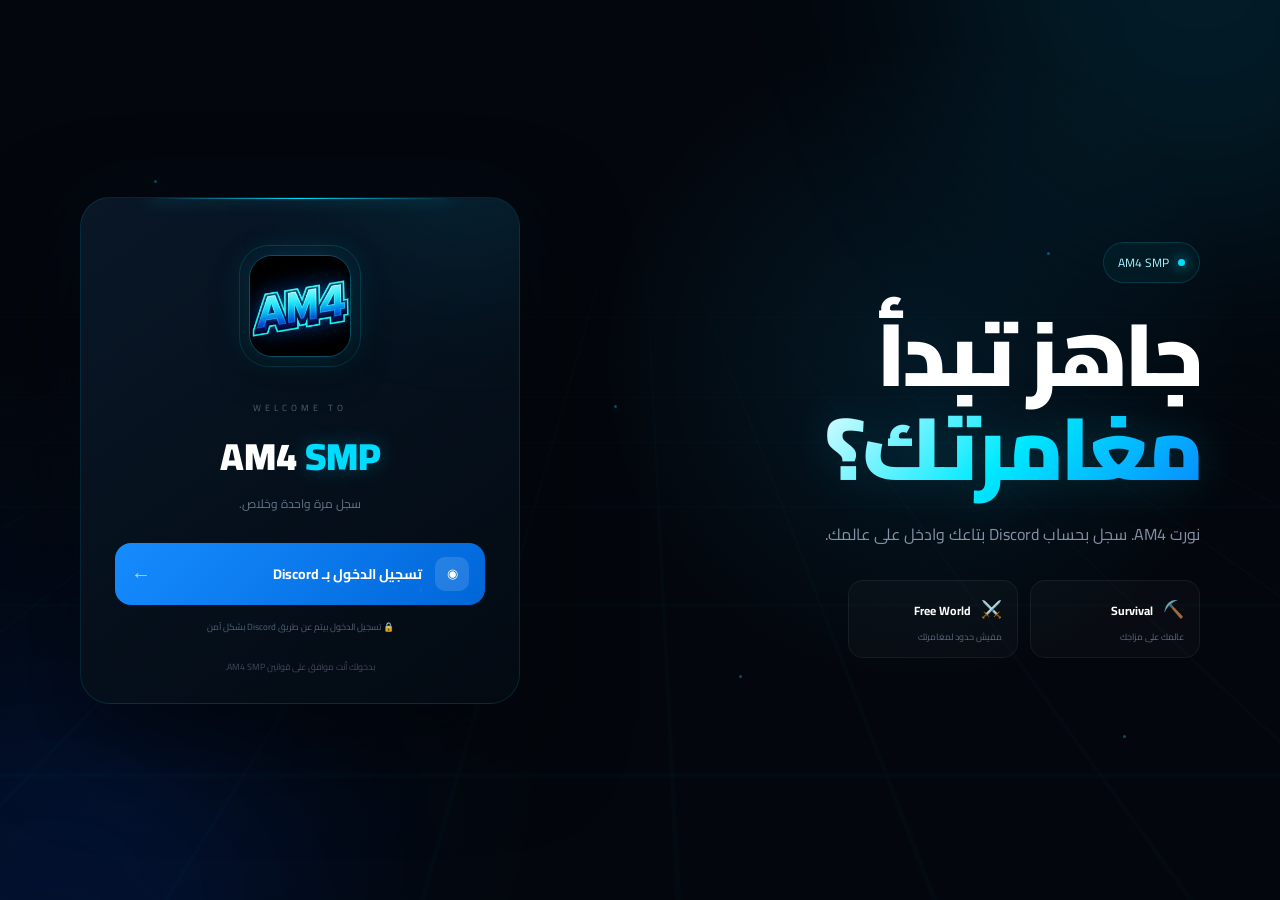
==== commit 249b1d95: "Add files via upload" ====
--- a/index.html
+++ b/index.html
@@ -3,70 +3,42 @@
 <head>
     <meta charset="UTF-8">
     <meta name="viewport" content="width=device-width, initial-scale=1.0">
-    <title>AM4 Server - Countdown</title>
+    <meta name="theme-color" content="#03070d">
+    <title>AM4 SMP | تسجيل الدخول</title>
+    <link rel="preconnect" href="https://fonts.googleapis.com">
+    <link rel="preconnect" href="https://fonts.gstatic.com" crossorigin>
+    <link href="https://fonts.googleapis.com/css2?family=Cairo:wght@400;500;600;700;800;900&display=swap" rel="stylesheet">
     <link rel="stylesheet" href="style.css">
-    <link rel="stylesheet" href="https://cdnjs.cloudflare.com/ajax/libs/font-awesome/6.4.0/css/all.min.css">
 </head>
 <body>
+<div class="background"><div class="grid"></div><div class="glow glow-one"></div><div class="glow glow-two"></div><div class="particles"><i></i><i></i><i></i><i></i><i></i><i></i></div></div>
 
-    <div class="overlay"></div>
+<main class="login-page">
+    <section class="intro">
+        <div class="badge"><span></span> AM4 SMP</div>
+        <h1>جاهز تبدأ<br><em>مغامرتك؟</em></h1>
+        <p>نورت AM4. سجل بحساب Discord بتاعك وادخل على عالمك.</p>
+        <div class="chips">
+            <div>⛏️ <b>Survival</b><small>عالمك على مزاجك</small></div>
+            <div>⚔️ <b>Free World</b><small>مفيش حدود لمغامرتك</small></div>
+        </div>
+    </section>
 
-    <div class="main-card">
-        <div class="logo-container">
-            <img src="335694.png" alt="AM4 Logo" class="server-logo">
-        </div>
+    <section class="login-card">
+        <div class="top-line"></div>
+        <div class="logo-wrap"><div class="logo-ring"></div><img src="logo.png" alt="AM4 SMP"></div>
+        <div class="heading"><small>WELCOME TO</small><h2>AM4 <span>SMP</span></h2><p>سجل مرة واحدة وخلاص.</p></div>
 
-        <h1 class="main-title">انطلاق سيرفر AM4</h1>
-        <p class="subtitle">استعد لدخول أقوى مغامرة ماين كرافت</p>
-
-        <!-- عداد فتح الموقع -->
-        <div class="countdown-section">
-            <div class="section-label"><i class="fa-solid fa-globe"></i> متبقي على فتح الموقع بالكامل:</div>
-            <div id="site-timer" class="timer-display">01:00:00</div>
-        </div>
-
-        <!-- عداد فتح السيرفر (نص ساعة) -->
-        <div class="countdown-section">
-            <div class="section-label"><i class="fa-solid fa-server"></i> متبقي على فتح سيرفر ماين كرافت:</div>
-            <div id="server-timer" class="timer-display">00:30:00</div>
-        </div>
-
-        <!-- معلومات دخول السيرفر (مخفية ولا تظهر إلا بعد انتهاء وقت النص ساعة) -->
-        <div id="server-info" class="server-info-box hidden">
-            <div class="success-banner">
-                <i class="fa-solid fa-circle-check"></i> تم فتح السيرفر بنجاح!
-            </div>
-
-            <!-- معلومات الجافا -->
-            <div class="info-card">
-                <h3><i class="fa-solid fa-laptop-code"></i> Java Edition</h3>
-                <div class="copy-box" onclick="copyToClipboard('am4.tkmc.net', this)">
-                    <span class="ip-text">am4.tkmc.net</span>
-                    <span class="copy-hint"><i class="fa-regular fa-copy"></i> اضغط للنسخ</span>
-                </div>
-            </div>
-
-            <!-- معلومات البدروك -->
-            <div class="info-card">
-                <h3><i class="fa-solid fa-mobile-screen"></i> Bedrock Edition</h3>
-                <div class="bedrock-details">
-                    <div class="copy-box" onclick="copyToClipboard('node-de-free-01.tickhosting.com', this)">
-                        <div>
-                            <span class="label">IP:</span> <span class="ip-text">node-de-free-01.tickhosting.com</span>
-                        </div>
-                        <span class="copy-hint"><i class="fa-regular fa-copy"></i> نسخ</span>
-                    </div>
-                    <div class="copy-box small-box" onclick="copyToClipboard('51453', this)">
-                        <div>
-                            <span class="label">Port:</span> <span class="ip-text">51453</span>
-                        </div>
-                        <span class="copy-hint"><i class="fa-regular fa-copy"></i> نسخ</span>
-                    </div>
-                </div>
-            </div>
-        </div>
-    </div>
-
-    <script src="script.js"></script>
+        <button id="discord-btn" class="discord-btn">
+            <span class="discord-icon">◉</span>
+            <b>تسجيل الدخول بـ Discord</b>
+            <span class="arrow">←</span>
+        </button>
+        <div class="secure">🔒 تسجيل الدخول بيتم عن طريق Discord بشكل آمن</div>
+        <p class="terms">بدخولك أنت موافق على قوانين AM4 SMP.</p>
+    </section>
+</main>
+<div id="toast" class="toast"></div>
+<script src="script.js"></script>
 </body>
 </html>
--- a/style.css
+++ b/style.css
@@ -1,200 +1,21 @@
-* {
-    box-sizing: border-box;
-    margin: 0;
-    padding: 0;
-    font-family: 'Segoe UI', Tahoma, Geneva, Verdana, sans-serif;
-}
-
-body {
-    background: url('335694.png') no-repeat center center fixed;
-    background-size: cover;
-    color: #fff;
-    min-height: 100vh;
-    display: flex;
-    justify-content: center;
-    align-items: center;
-    padding: 20px;
-}
-
-.overlay {
-    position: fixed;
-    top: 0;
-    left: 0;
-    width: 100%;
-    height: 100%;
-    background: linear-gradient(135deg, rgba(5, 10, 25, 0.9), rgba(15, 5, 25, 0.85));
-    z-index: 1;
-}
-
-.main-card {
-    position: relative;
-    z-index: 2;
-    background: rgba(18, 22, 35, 0.85);
-    border: 2px solid rgba(0, 210, 255, 0.4);
-    border-radius: 20px;
-    padding: 35px 30px;
-    width: 100%;
-    max-width: 480px;
-    box-shadow: 0 0 35px rgba(0, 150, 255, 0.25), inset 0 0 15px rgba(0, 210, 255, 0.1);
-    backdrop-filter: blur(10px);
-    text-align: center;
-}
-
-.logo-container {
-    margin-bottom: 15px;
-}
-
-.server-logo {
-    width: 110px;
-    height: 110px;
-    object-fit: contain;
-    filter: drop-shadow(0 0 10px rgba(0, 210, 255, 0.5));
-}
-
-.main-title {
-    font-size: 26px;
-    font-weight: 800;
-    color: #00d2ff;
-    margin-bottom: 5px;
-    text-shadow: 0 0 10px rgba(0, 210, 255, 0.4);
-}
-
-.subtitle {
-    font-size: 13px;
-    color: #8da4c4;
-    margin-bottom: 25px;
-}
-
-.countdown-section {
-    background: rgba(0, 0, 0, 0.4);
-    border: 1px solid rgba(255, 255, 255, 0.08);
-    border-radius: 12px;
-    padding: 15px;
-    margin-bottom: 15px;
-}
-
-.section-label {
-    font-size: 13px;
-    color: #b0c4de;
-    margin-bottom: 8px;
-    display: flex;
-    align-items: center;
-    justify-content: center;
-    gap: 8px;
-}
-
-.section-label i {
-    color: #00d2ff;
-}
-
-.timer-display {
-    font-size: 32px;
-    font-weight: 700;
-    font-family: 'Courier New', Courier, monospace;
-    color: #00ffcc;
-    letter-spacing: 2px;
-    text-shadow: 0 0 12px rgba(0, 255, 204, 0.4);
-}
-
-/* تصميم وأنيميشن وميض اللون الأحمر للأرقام عند انتهاء الوقت */
-.timer-display.ended {
-    color: #ff3333 !important;
-    text-shadow: 0 0 15px rgba(255, 51, 51, 0.8);
-    animation: redPulse 1s infinite alternate;
-}
-
-@keyframes redPulse {
-    0% { opacity: 1; transform: scale(1); }
-    100% { opacity: 0.5; transform: scale(1.03); }
-}
-
-/* معلومات السيرفر */
-.server-info-box.hidden {
-    display: none;
-}
-
-.server-info-box {
-    margin-top: 25px;
-    animation: fadeIn 0.8s ease-in-out;
-}
-
-@keyframes fadeIn {
-    from { opacity: 0; transform: translateY(10px); }
-    to { opacity: 1; transform: translateY(0); }
-}
-
-.success-banner {
-    background: rgba(0, 255, 204, 0.15);
-    border: 1px solid #00ffcc;
-    color: #00ffcc;
-    padding: 10px;
-    border-radius: 8px;
-    font-size: 14px;
-    font-weight: bold;
-    margin-bottom: 15px;
-    box-shadow: 0 0 10px rgba(0, 255, 204, 0.2);
-}
-
-.info-card {
-    background: rgba(0, 0, 0, 0.5);
-    border: 1px solid rgba(0, 210, 255, 0.2);
-    border-radius: 10px;
-    padding: 12px;
-    margin-bottom: 12px;
-    text-align: right;
-}
-
-.info-card h3 {
-    font-size: 13px;
-    color: #00d2ff;
-    margin-bottom: 8px;
-    display: flex;
-    align-items: center;
-    gap: 6px;
-}
-
-.copy-box {
-    background: rgba(255, 255, 255, 0.05);
-    border: 1px dashed rgba(255, 255, 255, 0.2);
-    border-radius: 6px;
-    padding: 8px 12px;
-    display: flex;
-    justify-content: space-between;
-    align-items: center;
-    cursor: pointer;
-    transition: all 0.3s ease;
-}
-
-.copy-box:hover {
-    background: rgba(0, 210, 255, 0.15);
-    border-color: #00d2ff;
-}
-
-.ip-text {
-    font-family: monospace;
-    font-size: 13px;
-    color: #fff;
-    direction: ltr;
-}
-
-.copy-hint {
-    font-size: 11px;
-    color: #8da4c4;
-}
-
-.bedrock-details {
-    display: flex;
-    flex-direction: column;
-    gap: 8px;
-}
-
-.small-box {
-    padding: 6px 12px;
-}
-
-.label {
-    color: #00d2ff;
-    font-size: 12px;
-    font-weight: bold;
-    margin-right: 5px;
-}
+*{margin:0;padding:0;box-sizing:border-box}
+:root{--cyan:#00dcff;--blue:#087cff;--bg:#03070d;--muted:#718096}
+body{min-height:100vh;background:var(--bg);color:#fff;font-family:Cairo,sans-serif;overflow-x:hidden}
+.background{position:fixed;inset:0;z-index:-1;overflow:hidden;background:radial-gradient(circle at 72% 40%,rgba(0,180,255,.1),transparent 30%),radial-gradient(circle at 10% 85%,rgba(0,90,255,.08),transparent 30%),#03070d}
+.grid{position:absolute;inset:-120px;opacity:.12;background-image:linear-gradient(rgba(0,220,255,.15) 1px,transparent 1px),linear-gradient(90deg,rgba(0,220,255,.15) 1px,transparent 1px);background-size:70px 70px;transform:perspective(500px) rotateX(58deg) scale(1.5);mask-image:linear-gradient(to bottom,transparent,black 35%,black,transparent)}
+.glow{position:absolute;border-radius:50%;filter:blur(100px);pointer-events:none}.glow-one{width:520px;height:520px;background:rgba(0,190,255,.11);top:-280px;right:-180px}.glow-two{width:460px;height:460px;background:rgba(0,70,255,.1);bottom:-280px;left:-180px}
+.particles i{position:absolute;width:3px;height:3px;border-radius:50%;background:var(--cyan);opacity:.35;animation:float 7s ease-in-out infinite}.particles i:nth-child(1){top:20%;left:12%}.particles i:nth-child(2){top:65%;left:20%;animation-delay:1s}.particles i:nth-child(3){top:28%;right:18%;animation-delay:2s}.particles i:nth-child(4){bottom:18%;right:12%;animation-delay:3s}.particles i:nth-child(5){top:45%;left:48%;animation-delay:4s}.particles i:nth-child(6){top:75%;right:42%;animation-delay:1.5s}
+@keyframes float{50%{transform:translateY(-25px);opacity:.9}}
+.login-page{min-height:100vh;width:min(1120px,92%);margin:auto;display:grid;grid-template-columns:1fr 440px;gap:110px;align-items:center;padding:45px 0}
+.intro{direction:rtl}.badge{display:inline-flex;align-items:center;gap:9px;padding:8px 14px;border:1px solid rgba(0,220,255,.16);background:rgba(0,220,255,.045);border-radius:50px;color:#a7f5ff;font-size:12px;margin-bottom:24px}.badge span{width:7px;height:7px;border-radius:50%;background:var(--cyan);box-shadow:0 0 13px var(--cyan)}
+.intro h1{font-size:clamp(54px,7vw,88px);line-height:1.06;font-weight:900;letter-spacing:-4px}.intro h1 em{font-style:normal;color:transparent;background:linear-gradient(135deg,#fff,#00eaff,#087cff);-webkit-background-clip:text;background-clip:text;filter:drop-shadow(0 0 22px rgba(0,210,255,.16))}
+.intro>p{max-width:540px;color:#8492a5;line-height:2;font-size:16px;margin:24px 0 30px}
+.chips{display:flex;gap:12px;flex-wrap:wrap}.chips>div{min-width:170px;padding:12px 15px;border:1px solid rgba(255,255,255,.06);border-radius:15px;background:rgba(255,255,255,.025);font-size:17px}.chips b{font-size:12px;margin-right:6px}.chips small{display:block;color:#596a7e;font-size:9px;margin-top:3px}
+.login-card{position:relative;padding:44px 34px 28px;border-radius:30px;background:linear-gradient(145deg,rgba(9,24,41,.96),rgba(3,10,18,.98));border:1px solid rgba(0,210,255,.13);box-shadow:0 35px 100px rgba(0,0,0,.65),0 0 80px rgba(0,130,255,.05);overflow:hidden;animation:appear .7s ease both}.login-card:after{content:"";position:absolute;width:260px;height:260px;top:-180px;right:-80px;border-radius:50%;background:rgba(0,210,255,.08);filter:blur(70px)}.top-line{position:absolute;top:0;left:15%;width:70%;height:1px;background:linear-gradient(90deg,transparent,var(--cyan),transparent);box-shadow:0 0 15px var(--cyan)}
+@keyframes appear{from{opacity:0;transform:translateY(20px) scale(.98)}to{opacity:1;transform:none}}
+.logo-wrap{position:relative;width:128px;height:128px;margin:0 auto 20px;display:grid;place-items:center}.logo-ring{position:absolute;width:122px;height:122px;border:1px solid rgba(0,220,255,.18);border-radius:30px;animation:pulse 3s infinite}.logo-wrap img{position:relative;z-index:2;width:102px;height:102px;object-fit:cover;border-radius:23px;border:1px solid rgba(0,220,255,.3);box-shadow:0 0 35px rgba(0,210,255,.2),0 15px 35px rgba(0,0,0,.5)}@keyframes pulse{50%{transform:scale(1.06);opacity:1}}
+.heading{text-align:center;margin-bottom:28px}.heading small{font-size:9px;letter-spacing:4px;color:#4d6075}.heading h2{font-size:38px;font-weight:900}.heading h2 span{color:var(--cyan);text-shadow:0 0 20px rgba(0,220,255,.25)}.heading p{color:#647589;font-size:12px}
+.discord-btn{position:relative;width:100%;height:62px;border:0;border-radius:16px;background:linear-gradient(135deg,#168cff,#0066d8);color:#fff;font-family:Cairo;display:flex;align-items:center;gap:13px;padding:0 16px;cursor:pointer;transition:.25s;overflow:hidden}.discord-btn:hover{transform:translateY(-3px);box-shadow:0 15px 40px rgba(0,130,255,.3)}.discord-btn:disabled{cursor:wait;opacity:.65}.discord-icon{width:34px;height:34px;border-radius:10px;background:rgba(255,255,255,.13);display:grid;place-items:center}.discord-btn b{font-size:14px;flex:1;text-align:right}.arrow{font-size:20px;opacity:.65}.secure{text-align:center;color:#526276;font-size:9px;margin-top:13px}.terms{text-align:center;color:#3d4b5c;font-size:9px;margin-top:23px}
+.toast{position:fixed;bottom:22px;left:50%;transform:translate(-50%,100px);opacity:0;padding:11px 18px;border-radius:12px;background:#081522;border:1px solid rgba(0,220,255,.18);color:#dffaff;font-size:11px;transition:.3s;z-index:5}.toast.show{transform:translate(-50%,0);opacity:1}
+@media(max-width:850px){.login-page{grid-template-columns:1fr;max-width:520px;gap:30px;padding:30px 0}.intro{text-align:center}.intro h1{font-size:48px;letter-spacing:-2px}.intro>p{font-size:13px;margin:18px auto 22px}.chips{justify-content:center}.login-card{padding:35px 22px 25px}}
+@media(max-width:500px){.login-page{width:calc(100% - 26px)}.chips>div{min-width:0;flex:1}.login-card{border-radius:24px}.logo-wrap{width:110px;height:110px}.logo-wrap img{width:88px;height:88px}.logo-ring{width:105px;height:105px}.heading h2{font-size:32px}}
